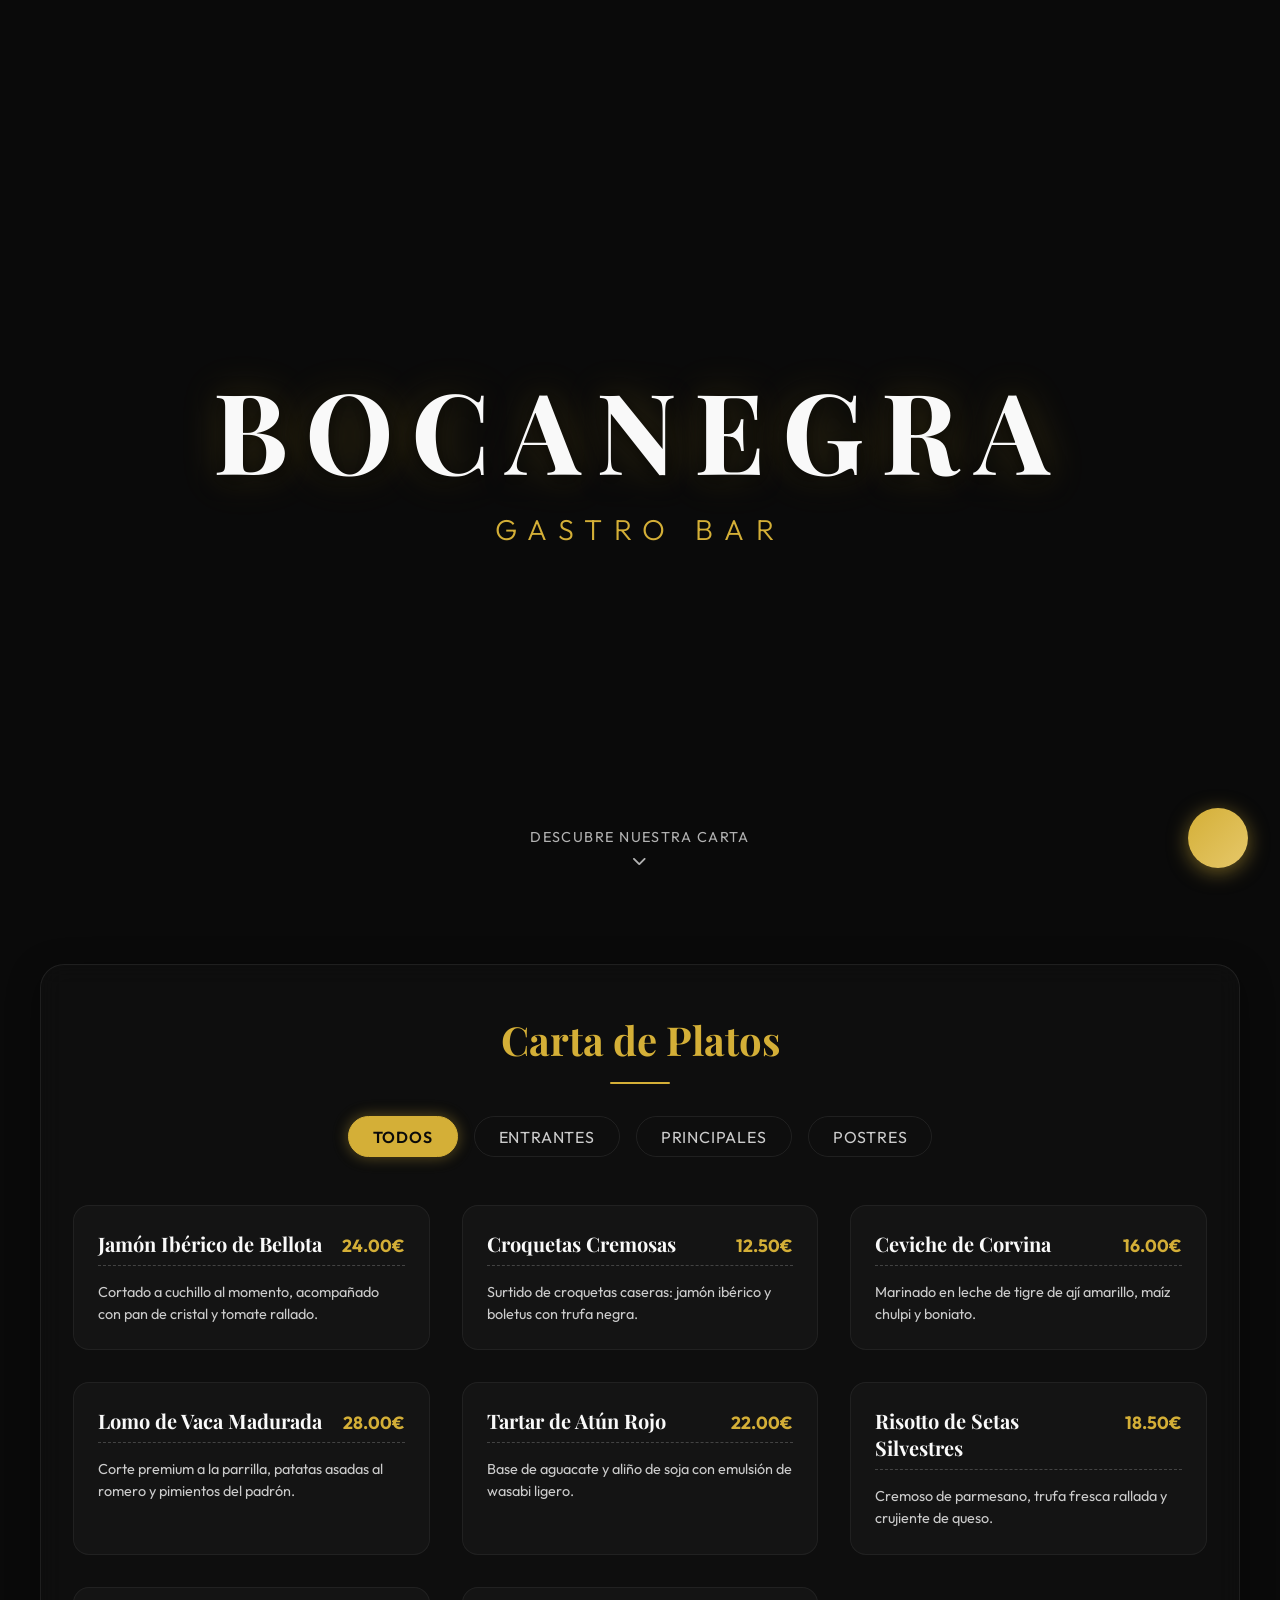
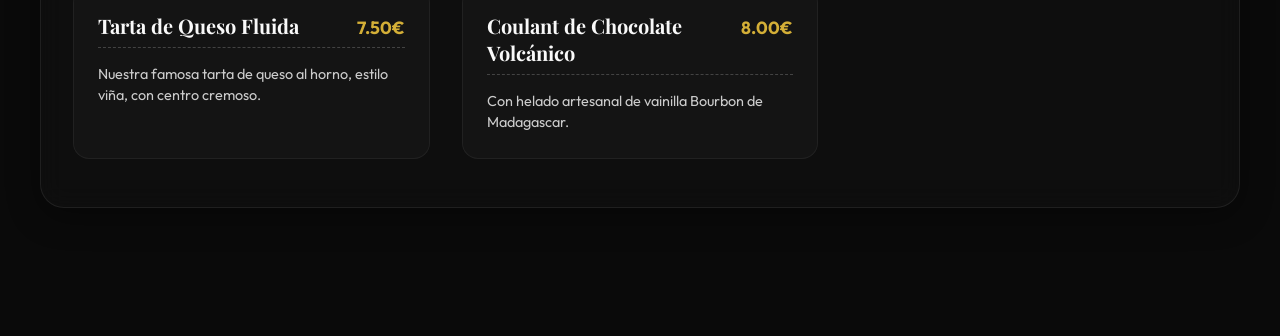
==== index_autocontenido.html @ cfb98241 "Web de Bocanegra lista" ====
<!DOCTYPE html>
<html lang="es">

<head>
    <meta charset="UTF-8">
    <meta name="viewport" content="width=device-width, initial-scale=1.0">
    <title>BOCANEGRA Gastro Bar</title>
    <!-- Fonts -->
    <link rel="preconnect" href="https://fonts.googleapis.com">
    <link rel="preconnect" href="https://fonts.gstatic.com" crossorigin>
    <link
        href="https://fonts.googleapis.com/css2?family=Outfit:wght@300;400;500;700&family=Playfair+Display:ital,wght@0,400;0,600;0,700;1,400&display=swap"
        rel="stylesheet">
    <!-- Icons -->
    <link rel="stylesheet" href="https://cdnjs.cloudflare.com/ajax/libs/font-awesome/6.4.0/css/all.min.css">

    <style>
        :root {
            --primary: #D4AF37;
            /* Premium Gold */
            --primary-hover: #b5952f;
            --dark-bg: #0a0a0a;
            --text-main: #f9f9f9;
            --text-muted: #cccccc;

            /* Glassmorphism variables */
            --glass-bg: rgba(20, 20, 20, 0.4);
            --glass-border: rgba(255, 255, 255, 0.08);
            --glass-shadow: 0 8px 32px 0 rgba(0, 0, 0, 0.37);
            --glass-blur: blur(12px);

            /* Typography */
            --font-heading: 'Playfair Display', serif;
            --font-body: 'Outfit', sans-serif;
        }

        * {
            margin: 0;
            padding: 0;
            box-sizing: border-box;
        }

        body,
        html {
            width: 100%;
            min-height: 100vh;
            font-family: var(--font-body);
            color: var(--text-main);
            background-color: var(--dark-bg);
            overflow-x: hidden;
            scroll-behavior: smooth;
        }

        /* Base background setup for the image provided */
        body {
            /* 
               NOTA: Como asistente de IA basado en texto, no puedo extraer los datos (en formato base64) de la imagen 
               que copiaste en mi interfaz gráfica. Aquí he incluido un placeholder base64 (una pixel negro transparente). 
               Para que funcione con tu imagen real, debes convertirla a base64 y pegar el código gigantesco 
               donde dice "PEGA_AQUI_TU_IMAGEN_BASE64". 
               Puedes usar un sitio como base64-image.de para convertirla.
            */
            background-image: url('[data-uri]');
            background-size: cover;
            background-position: center;
            background-attachment: fixed;
            background-repeat: no-repeat;
        }

        /* Overlay to darken background and make text pop */
        .bg-overlay {
            position: fixed;
            top: 0;
            left: 0;
            right: 0;
            bottom: 0;
            background: linear-gradient(to bottom, rgba(10, 10, 10, 0.85) 0%, rgba(10, 10, 10, 0.6) 50%, rgba(10, 10, 10, 0.9) 100%);
            backdrop-filter: blur(5px);
            -webkit-backdrop-filter: blur(5px);
            z-index: -1;
        }

        /* --- Typography & Animations --- */
        .logo-main {
            font-family: var(--font-heading);
            font-size: clamp(3rem, 10vw, 7rem);
            font-weight: 700;
            letter-spacing: 0.15em;
            text-transform: uppercase;
            color: var(--text-main);
            text-shadow: 0 4px 20px rgba(0, 0, 0, 0.8), 0 0 40px rgba(212, 175, 55, 0.3);
            margin-bottom: 0.5rem;
        }

        .logo-sub {
            font-family: var(--font-body);
            font-size: clamp(1rem, 3vw, 1.8rem);
            font-weight: 300;
            letter-spacing: 0.4em;
            color: var(--primary);
            text-transform: uppercase;
        }

        /* --- Header / Hero Section --- */
        .hero {
            height: 100vh;
            display: flex;
            flex-direction: column;
            justify-content: center;
            align-items: center;
            text-align: center;
            position: relative;
            padding: 2rem;
        }

        .scroll-indicator {
            position: absolute;
            bottom: 2rem;
            display: flex;
            flex-direction: column;
            align-items: center;
            gap: 0.5rem;
            opacity: 0.7;
            font-size: 0.9rem;
            letter-spacing: 0.1em;
            text-transform: uppercase;
        }

        /* --- Menu Section --- */
        .menu-section {
            padding: 4rem 1rem 8rem 1rem;
            display: flex;
            justify-content: center;
        }

        .glass-container {
            width: 100%;
            max-width: 1200px;
            background: var(--glass-bg);
            backdrop-filter: var(--glass-blur);
            -webkit-backdrop-filter: var(--glass-blur);
            border: 1px solid var(--glass-border);
            border-radius: 24px;
            padding: 3rem 2rem;
            box-shadow: var(--glass-shadow);
        }

        .section-title {
            font-family: var(--font-heading);
            font-size: 2.5rem;
            text-align: center;
            margin-bottom: 2rem;
            color: var(--primary);
            position: relative;
        }

        .section-title::after {
            content: '';
            display: block;
            width: 60px;
            height: 2px;
            background: var(--primary);
            margin: 1rem auto 0;
            border-radius: 2px;
        }

        .menu-filters {
            display: flex;
            justify-content: center;
            flex-wrap: wrap;
            gap: 1rem;
            margin-bottom: 3rem;
        }

        .filter-btn {
            background: transparent;
            border: 1px solid var(--glass-border);
            color: var(--text-muted);
            padding: 0.6rem 1.5rem;
            border-radius: 30px;
            font-family: var(--font-body);
            font-size: 1rem;
            cursor: pointer;
            transition: all 0.3s ease;
            text-transform: uppercase;
            letter-spacing: 0.05em;
        }

        .filter-btn:hover {
            border-color: var(--primary);
            color: var(--text-main);
        }

        .filter-btn.active {
            background: var(--primary);
            color: var(--dark-bg);
            border-color: var(--primary);
            font-weight: 600;
            box-shadow: 0 0 15px rgba(212, 175, 55, 0.4);
        }

        .menu-grid {
            display: grid;
            grid-template-columns: repeat(auto-fill, minmax(300px, 1fr));
            gap: 2rem;
        }

        .menu-item {
            padding: 1.5rem;
            border-radius: 16px;
            background: rgba(255, 255, 255, 0.03);
            border: 1px solid rgba(255, 255, 255, 0.05);
            transition: transform 0.3s ease, background 0.3s ease;
            display: flex;
            flex-direction: column;
            gap: 0.5rem;
        }

        .menu-item:hover {
            transform: translateY(-5px);
            background: rgba(255, 255, 255, 0.08);
            border-color: var(--primary);
        }

        .item-header {
            display: flex;
            justify-content: space-between;
            align-items: baseline;
            gap: 1rem;
            border-bottom: 1px dashed rgba(255, 255, 255, 0.2);
            padding-bottom: 0.5rem;
        }

        .item-title {
            font-family: var(--font-heading);
            font-size: 1.25rem;
            color: var(--text-main);
        }

        .item-price {
            font-weight: 700;
            color: var(--primary);
            font-size: 1.1rem;
        }

        .item-desc {
            font-size: 0.9rem;
            color: var(--text-muted);
            line-height: 1.5;
            margin-top: 0.5rem;
        }

        /* --- AI Chat System --- */
        .chat-fab {
            position: fixed;
            bottom: 2rem;
            right: 2rem;
            width: 60px;
            height: 60px;
            border-radius: 50%;
            background: linear-gradient(135deg, var(--primary), #e6c86a);
            color: var(--dark-bg);
            border: none;
            font-size: 1.5rem;
            display: flex;
            justify-content: center;
            align-items: center;
            cursor: pointer;
            box-shadow: 0 4px 20px rgba(212, 175, 55, 0.5);
            z-index: 100;
            transition: transform 0.3s cubic-bezier(0.175, 0.885, 0.32, 1.275);
        }

        .chat-fab:hover {
            transform: scale(1.1);
        }

        .pulse {
            animation: pulse-ring 2s infinite;
        }

        @keyframes pulse-ring {
            0% {
                box-shadow: 0 0 0 0 rgba(212, 175, 55, 0.6);
            }

            70% {
                box-shadow: 0 0 0 20px rgba(212, 175, 55, 0);
            }

            100% {
                box-shadow: 0 0 0 0 rgba(212, 175, 55, 0);
            }
        }

        .chat-wrapper {
            position: fixed;
            bottom: 6rem;
            right: 2rem;
            width: 350px;
            height: 500px;
            max-height: calc(100vh - 150px);
            background: rgba(15, 15, 15, 0.85);
            backdrop-filter: blur(20px);
            -webkit-backdrop-filter: blur(20px);
            border: 1px solid var(--glass-border);
            border-radius: 20px;
            box-shadow: 0 10px 40px rgba(0, 0, 0, 0.5);
            display: flex;
            flex-direction: column;
            z-index: 99;
            overflow: hidden;
            transition: all 0.4s cubic-bezier(0.165, 0.84, 0.44, 1);
            transform-origin: bottom right;
            opacity: 1;
            transform: scale(1);
        }

        .chat-wrapper.hidden {
            opacity: 0;
            transform: scale(0.8);
            pointer-events: none;
        }

        .chat-header {
            padding: 1.2rem;
            display: flex;
            justify-content: space-between;
            align-items: center;
            background: rgba(0, 0, 0, 0.3);
            border-bottom: 1px solid var(--glass-border);
        }

        .chat-title {
            display: flex;
            align-items: center;
            gap: 0.8rem;
        }

        .chat-avatar {
            width: 40px;
            height: 40px;
            background: var(--primary);
            color: var(--dark-bg);
            border-radius: 50%;
            display: flex;
            justify-content: center;
            align-items: center;
            font-size: 1.2rem;
        }

        .chat-title h3 {
            font-size: 1rem;
            font-weight: 500;
        }

        .chat-title .status {
            font-size: 0.75rem;
            color: #4ade80;
            display: flex;
            align-items: center;
            gap: 4px;
        }

        .chat-title .status::before {
            content: '';
            width: 6px;
            height: 6px;
            background: #4ade80;
            border-radius: 50%;
            display: inline-block;
        }

        .chat-close {
            background: transparent;
            border: none;
            color: var(--text-muted);
            font-size: 1.2rem;
            cursor: pointer;
            transition: color 0.2s;
        }

        .chat-close:hover {
            color: var(--text-main);
        }

        .chat-body {
            flex: 1;
            padding: 1.2rem;
            overflow-y: auto;
            display: flex;
            flex-direction: column;
            gap: 1rem;
        }

        /* Scrollbar styles for chat */
        .chat-body::-webkit-scrollbar {
            width: 6px;
        }

        .chat-body::-webkit-scrollbar-track {
            background: transparent;
        }

        .chat-body::-webkit-scrollbar-thumb {
            background: rgba(255, 255, 255, 0.1);
            border-radius: 10px;
        }

        .message {
            display: flex;
            max-width: 85%;
        }

        .ai-message {
            align-self: flex-start;
        }

        .user-message {
            align-self: flex-end;
        }

        .bubble {
            padding: 0.8rem 1rem;
            border-radius: 16px;
            font-size: 0.9rem;
            line-height: 1.4;
        }

        .ai-message .bubble {
            background: rgba(255, 255, 255, 0.05);
            border: 1px solid rgba(255, 255, 255, 0.1);
            border-bottom-left-radius: 4px;
            color: var(--text-main);
        }

        .user-message .bubble {
            background: var(--primary);
            color: var(--dark-bg);
            border-bottom-right-radius: 4px;
            font-weight: 500;
        }

        .chat-footer {
            padding: 1rem;
            background: rgba(0, 0, 0, 0.3);
            border-top: 1px solid var(--glass-border);
        }

        .input-container {
            display: flex;
            background: rgba(255, 255, 255, 0.05);
            border: 1px solid rgba(255, 255, 255, 0.1);
            border-radius: 24px;
            padding: 0.3rem 0.3rem 0.3rem 1rem;
            transition: border-color 0.3s;
        }

        .input-container:focus-within {
            border-color: var(--primary);
        }

        #chat-input {
            flex: 1;
            background: transparent;
            border: none;
            color: var(--text-main);
            font-family: var(--font-body);
            font-size: 0.9rem;
            outline: none;
        }

        #chat-input::placeholder {
            color: var(--text-muted);
        }

        #chat-send {
            background: var(--primary);
            color: var(--dark-bg);
            border: none;
            width: 36px;
            height: 36px;
            border-radius: 50%;
            cursor: pointer;
            display: flex;
            justify-content: center;
            align-items: center;
            transition: transform 0.2s;
        }

        #chat-send:active {
            transform: scale(0.9);
        }

        /* Animations Core */
        .bounce {
            animation: bounce 2s infinite;
        }

        @keyframes bounce {

            0%,
            20%,
            50%,
            80%,
            100% {
                transform: translateY(0);
            }

            40% {
                transform: translateY(-10px);
            }

            60% {
                transform: translateY(-5px);
            }
        }

        .fade-in-up {
            animation: fadeInUp 1s ease-out forwards;
        }

        .skew-in {
            animation: skewIn 1s cubic-bezier(0.25, 0.46, 0.45, 0.94) forwards;
        }

        .slide-in-bottom {
            animation: slideInBottom 1s ease forwards;
            opacity: 0;
        }

        @keyframes fadeInUp {
            from {
                opacity: 0;
                transform: translateY(20px);
            }

            to {
                opacity: 1;
                transform: translateY(0);
            }
        }

        @keyframes skewIn {
            from {
                opacity: 0;
                transform: translateY(40px) skewY(5deg);
            }

            to {
                opacity: 1;
                transform: translateY(0) skewY(0);
            }
        }

        @keyframes slideInBottom {
            from {
                opacity: 0;
                transform: translateY(50px);
            }

            to {
                opacity: 1;
                transform: translateY(0);
            }
        }

        /* Responsive */
        @media (max-width: 768px) {
            .menu-section {
                padding: 2rem 1rem 6rem;
            }

            .glass-container {
                padding: 2rem 1rem;
            }

            .chat-wrapper {
                width: calc(100% - 2rem);
                right: 1rem;
                bottom: 5.5rem;
            }

            .chat-fab {
                right: 1rem;
                bottom: 1rem;
            }
        }
    </style>
</head>

<body>
    <div class="bg-overlay"></div>

    <header class="hero">
        <div class="logo-container">
            <h1 class="logo-main skew-in">BOCANEGRA</h1>
            <p class="logo-sub fade-in-up">GASTRO BAR</p>
        </div>
        <div class="scroll-indicator bounce">
            <p>Descubre nuestra carta</p>
            <i class="fa-solid fa-chevron-down"></i>
        </div>
    </header>

    <main class="menu-section">
        <div class="glass-container slide-in-bottom">
            <h2 class="section-title">Carta de Platos</h2>

            <div class="menu-filters">
                <button class="filter-btn active" data-filter="all">Todos</button>
                <button class="filter-btn" data-filter="entrantes">Entrantes</button>
                <button class="filter-btn" data-filter="principales">Principales</button>
                <button class="filter-btn" data-filter="postres">Postres</button>
            </div>

            <div class="menu-grid" id="menu-grid">
                <!-- Javascript will populate this -->
            </div>
        </div>
    </main>

    <!-- AI Chat System -->
    <button class="chat-fab pulse" id="chat-toggle" aria-label="Abrir Asistente">
        <i class="fa-solid fa-sparkles"></i>
    </button>

    <div class="chat-wrapper hidden" id="chat-wrapper">
        <div class="chat-header">
            <div class="chat-title">
                <div class="chat-avatar"><i class="fa-solid fa-robot"></i></div>
                <div>
                    <h3>Asistente IA</h3>
                    <span class="status">En línea</span>
                </div>
            </div>
            <button class="chat-close" id="chat-close"><i class="fa-solid fa-xmark"></i></button>
        </div>
        <div class="chat-body" id="chat-body">
            <div class="message ai-message">
                <div class="bubble">
                    <p>¡Hola! Soy la inteligencia artificial de Bocanegra Gastro Bar ✨<br><br>¿En qué te puedo ayudar?
                        Puedo recomendarte platos de la carta o sugerirte un buen maridaje.</p>
                </div>
            </div>
        </div>
        <div class="chat-footer">
            <div class="input-container">
                <input type="text" id="chat-input" placeholder="Pregunta sobre la carta..." autocomplete="off">
                <button id="chat-send" aria-label="Enviar"><i class="fa-solid fa-paper-plane"></i></button>
            </div>
        </div>
    </div>

    <script>
        // Define the Menu Structure
        const menuData = [
            {
                id: 1,
                title: "Jamón Ibérico de Bellota",
                price: "24.00€",
                description: "Cortado a cuchillo al momento, acompañado con pan de cristal y tomate rallado.",
                category: "entrantes"
            },
            {
                id: 2,
                title: "Croquetas Cremosas",
                price: "12.50€",
                description: "Surtido de croquetas caseras: jamón ibérico y boletus con trufa negra.",
                category: "entrantes"
            },
            {
                id: 3,
                title: "Ceviche de Corvina",
                price: "16.00€",
                description: "Marinado en leche de tigre de ají amarillo, maíz chulpi y boniato.",
                category: "entrantes"
            },
            {
                id: 4,
                title: "Lomo de Vaca Madurada",
                price: "28.00€",
                description: "Corte premium a la parrilla, patatas asadas al romero y pimientos del padrón.",
                category: "principales"
            },
            {
                id: 5,
                title: "Tartar de Atún Rojo",
                price: "22.00€",
                description: "Base de aguacate y aliño de soja con emulsión de wasabi ligero.",
                category: "principales"
            },
            {
                id: 6,
                title: "Risotto de Setas Silvestres",
                price: "18.50€",
                description: "Cremoso de parmesano, trufa fresca rallada y crujiente de queso.",
                category: "principales"
            },
            {
                id: 7,
                title: "Tarta de Queso Fluida",
                price: "7.50€",
                description: "Nuestra famosa tarta de queso al horno, estilo viña, con centro cremoso.",
                category: "postres"
            },
            {
                id: 8,
                title: "Coulant de Chocolate Volcánico",
                price: "8.00€",
                description: "Con helado artesanal de vainilla Bourbon de Madagascar.",
                category: "postres"
            }
        ];

        // Reference to DOM elements
        const menuGrid = document.getElementById('menu-grid');
        const filterBtns = document.querySelectorAll('.filter-btn');

        // Render Menu function
        function renderMenu(category = 'all') {
            menuGrid.innerHTML = '';

            const filteredData = category === 'all'
                ? menuData
                : menuData.filter(item => item.category === category);

            filteredData.forEach(item => {
                const menuItem = document.createElement('div');
                menuItem.className = 'menu-item';

                menuItem.innerHTML = `
                    <div class="item-header">
                        <h3 class="item-title">${item.title}</h3>
                        <span class="item-price">${item.price}</span>
                    </div>
                    <p class="item-desc">${item.description}</p>
                `;

                menuGrid.appendChild(menuItem);
            });
        }

        // Menu Filtering Logic
        filterBtns.forEach(btn => {
            btn.addEventListener('click', () => {
                // Remove active class from all
                filterBtns.forEach(b => b.classList.remove('active'));
                // Add active to clicked
                btn.classList.add('active');

                const category = btn.getAttribute('data-filter');
                // Add quick fade effect
                menuGrid.style.opacity = '0';
                setTimeout(() => {
                    renderMenu(category);
                    menuGrid.style.opacity = '1';
                    menuGrid.style.transition = 'opacity 0.4s ease';
                }, 200);
            });
        });

        // Initial Render
        renderMenu();

        // --- AI Chat Logic ---
        const chatToggle = document.getElementById('chat-toggle');
        const chatWrapper = document.getElementById('chat-wrapper');
        const chatClose = document.getElementById('chat-close');
        const chatInput = document.getElementById('chat-input');
        const chatSend = document.getElementById('chat-send');
        const chatBody = document.getElementById('chat-body');

        // Toggle Chat Window
        chatToggle.addEventListener('click', () => {
            chatWrapper.classList.toggle('hidden');
            // Remove pulse when interacted
            chatToggle.classList.remove('pulse');
            if (!chatWrapper.classList.contains('hidden')) {
                chatInput.focus();
            }
        });

        chatClose.addEventListener('click', () => {
            chatWrapper.classList.add('hidden');
        });

        // Responses logic simulation
        const responses = [
            { keys: ['hola', 'buenas', 'saludos'], text: "¡Hola! Bienvenido a Bocanegra Gastro Bar. ¿Te gustaría ver nuestra carta o reservar mesa?" },
            { keys: ['recomiend', 'sugerenc', 'mejor'], text: "Te sugiero que pruebes nuestro 'Lomo de Vaca Madurada' o si prefieres algo de mar, nuestro 'Ceviche de Corvina' está espectacular. ¿Eres más de carne o de pescado?" },
            { keys: ['carne', 'vaca', 'lomo'], text: "¡Buena elección! Nuestro Lomo de Vaca Madurada se deshace en la boca. Acompañado con una copa de nuestro vino tinto de la casa, es la combinación perfecta." },
            { keys: ['pescado', 'atun', 'ceviche'], text: "Excelente. El Tartar de Atún Rojo es uno de nuestros best-sellers, preparado con ingredientes frescos cada día." },
            { keys: ['postre', 'dulce'], text: "No puedes irte sin probar nuestra Tarta de Queso Fluida, ¡es famosa en la ciudad!" },
            { keys: ['precio', 'cuesta'], text: "Nuestros entrantes rondan los 15-20€ y los principales entre 18-30€. ¿Buscas algo en particular?" },
            { keys: ['jamon', 'iberico'], text: "Nuestro Jamón Ibérico de Bellota es cortado a cuchillo al momento, tiene un precio de 24.00€. ¡Irresistible!" }
        ];

        function addMessage(text, isUser = false) {
            const msgDiv = document.createElement('div');
            msgDiv.className = `message ${isUser ? 'user-message' : 'ai-message'}`;

            msgDiv.innerHTML = `
                <div class="bubble">
                    <p>${text}</p>
                </div>
            `;

            chatBody.appendChild(msgDiv);
            chatBody.scrollTop = chatBody.scrollHeight;
        }

        function handleChat() {
            const text = chatInput.value.trim();
            if (text === '') return;

            // Add user message
            addMessage(text, true);
            chatInput.value = '';

            // Thinking delay...
            setTimeout(() => {
                // Simple mock NLP matching
                let reply = "Lo siento, no he entendido completamente. Pero te invito a echar un vistazo a nuestra carta de platos, estoy seguro de que encontrarás algo delicioso.";
                const lowerText = text.toLowerCase();

                for (let r of responses) {
                    if (r.keys.some(k => lowerText.includes(k))) {
                        reply = r.text;
                        break;
                    }
                }

                addMessage(reply, false);
            }, 800 + Math.random() * 500); // Between 0.8s and 1.3s delay for realism
        }

        chatSend.addEventListener('click', handleChat);
        chatInput.addEventListener('keypress', (e) => {
            if (e.key === 'Enter') {
                handleChat();
            }
        });
    </script>
</body>

</html>
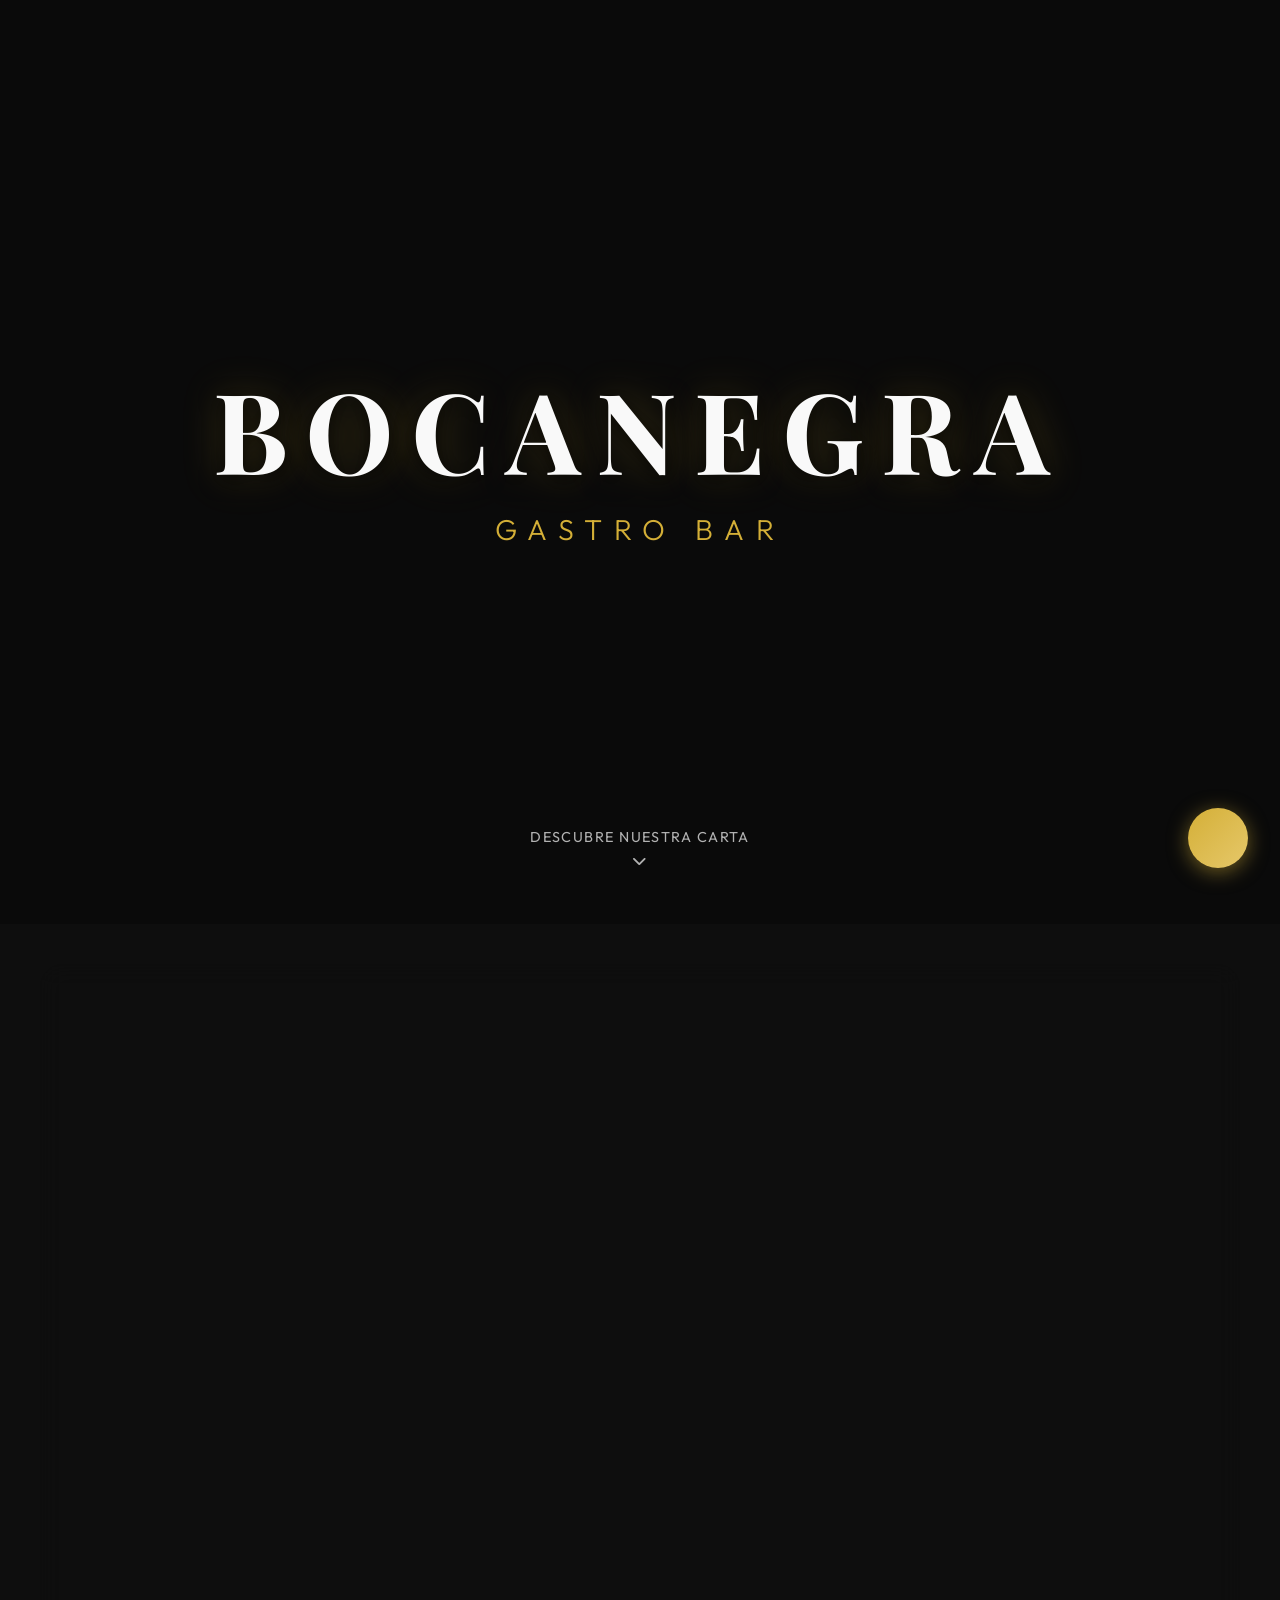
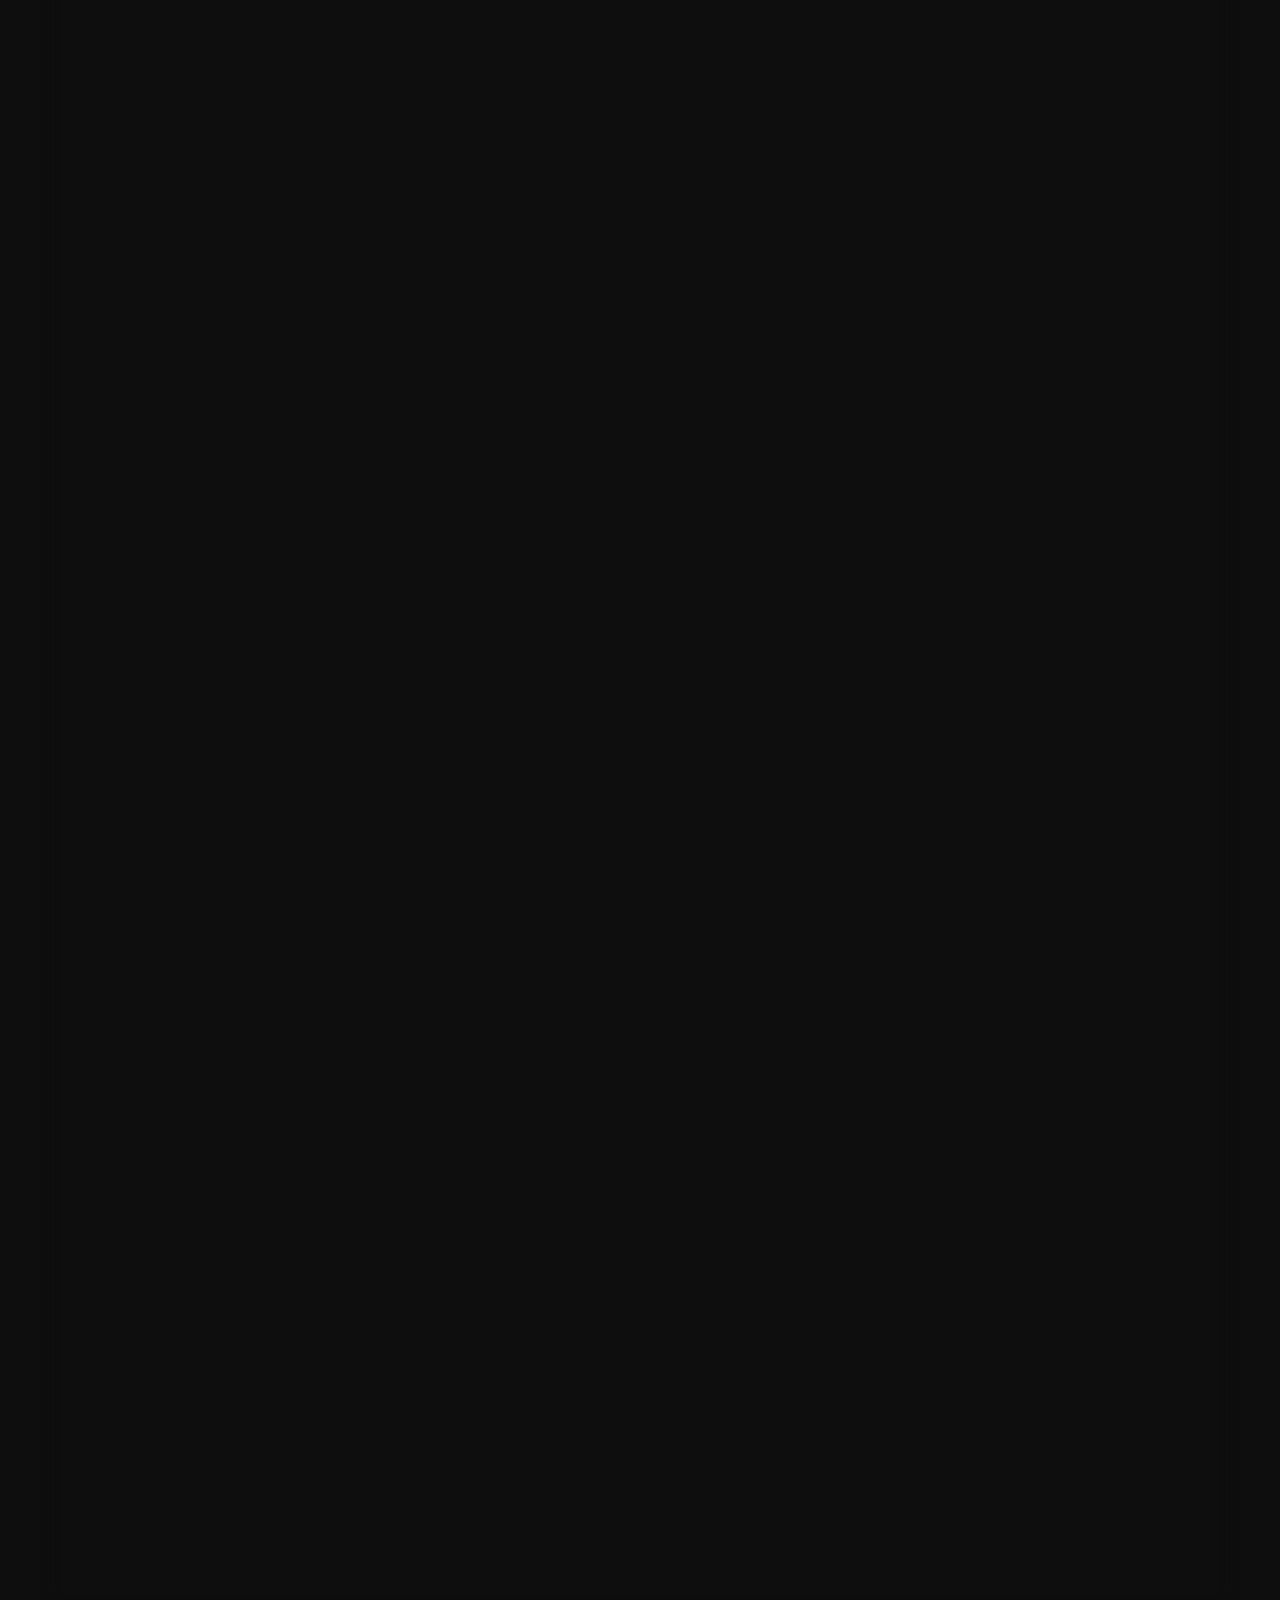
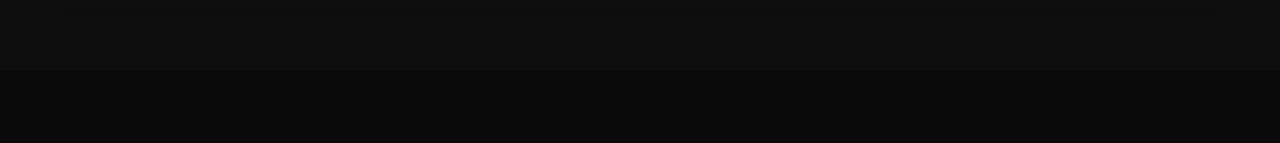
==== commit 9d9cb31f: "Add logo and real google reviews section" ====
--- a/index_autocontenido.html
+++ b/index_autocontenido.html
@@ -612,6 +612,7 @@
                 <button class="filter-btn" data-filter="entrantes">Entrantes</button>
                 <button class="filter-btn" data-filter="principales">Principales</button>
                 <button class="filter-btn" data-filter="postres">Postres</button>
+                <button class="filter-btn" data-filter="vinos">Vinos</button>
             </div>
 
             <div class="menu-grid" id="menu-grid">
@@ -655,62 +656,45 @@
     <script>
         // Define the Menu Structure
         const menuData = [
-            {
-                id: 1,
-                title: "Jamón Ibérico de Bellota",
-                price: "24.00€",
-                description: "Cortado a cuchillo al momento, acompañado con pan de cristal y tomate rallado.",
-                category: "entrantes"
-            },
-            {
-                id: 2,
-                title: "Croquetas Cremosas",
-                price: "12.50€",
-                description: "Surtido de croquetas caseras: jamón ibérico y boletus con trufa negra.",
-                category: "entrantes"
-            },
-            {
-                id: 3,
-                title: "Ceviche de Corvina",
-                price: "16.00€",
-                description: "Marinado en leche de tigre de ají amarillo, maíz chulpi y boniato.",
-                category: "entrantes"
-            },
-            {
-                id: 4,
-                title: "Lomo de Vaca Madurada",
-                price: "28.00€",
-                description: "Corte premium a la parrilla, patatas asadas al romero y pimientos del padrón.",
-                category: "principales"
-            },
-            {
-                id: 5,
-                title: "Tartar de Atún Rojo",
-                price: "22.00€",
-                description: "Base de aguacate y aliño de soja con emulsión de wasabi ligero.",
-                category: "principales"
-            },
-            {
-                id: 6,
-                title: "Risotto de Setas Silvestres",
-                price: "18.50€",
-                description: "Cremoso de parmesano, trufa fresca rallada y crujiente de queso.",
-                category: "principales"
-            },
-            {
-                id: 7,
-                title: "Tarta de Queso Fluida",
-                price: "7.50€",
-                description: "Nuestra famosa tarta de queso al horno, estilo viña, con centro cremoso.",
-                category: "postres"
-            },
-            {
-                id: 8,
-                title: "Coulant de Chocolate Volcánico",
-                price: "8.00€",
-                description: "Con helado artesanal de vainilla Bourbon de Madagascar.",
-                category: "postres"
-            }
+            // ENTRANTES
+            { id: 1, title: "Nachos con Pulled Pork", price: "15,00€", description: "Nachos crujientes con pulled pork, queso fundido y guarniciones.", category: "entrantes" },
+            { id: 2, title: "Tiras de Pollo Marinadas", price: "12,50€", description: "Acompañadas de salsa miel y mostaza.", category: "entrantes" },
+            { id: 3, title: "Bastones de Merluza en Tempura", price: "13,00€", description: "Con salsa tártara casera.", category: "entrantes" },
+            { id: 4, title: "Croquetas de Jamón", price: "12,50€", description: "8 unidades de nuestras exquisitas croquetas caseras.", category: "entrantes" },
+            { id: 5, title: "½ Croquetas de Jamón", price: "7,00€", description: "4 unidades de nuestras exquisitas croquetas caseras.", category: "entrantes" },
+            { id: 6, title: "Croquetas de Carabineros", price: "13,50€", description: "8 unidades de croquetas cremosas de carabineros.", category: "entrantes" },
+            { id: 7, title: "½ Croquetas de Carabineros", price: "7,50€", description: "4 unidades de croquetas cremosas de carabineros.", category: "entrantes" },
+            { id: 8, title: "Provoletta al estilo Bocanegra", price: "14,50€", description: "Queso provolone fundido con nuestro toque especial.", category: "entrantes" },
+            { id: 9, title: "Anchoa del Cantábrico", price: "19,00€", description: "Calidad premium con tomate rallado.", category: "entrantes" },
+            { id: 10, title: "Huevos Estrellados con Gambas", price: "14,00€", description: "Huevos de corral con gambas al ajillo.", category: "entrantes" },
+            { id: 11, title: "Patatas Bravas con Torrezno", price: "14,50€", description: "Con torrezno de Soria y huevo frito.", category: "entrantes" },
+            { id: 12, title: "Oreja de Cerdo Frita", price: "14,50€", description: "Sobre patata revolcona suave.", category: "entrantes" },
+            { id: 13, title: "Pollo Teriyaki", price: "16,00€", description: "Con verduras salteadas al estilo oriental.", category: "entrantes" },
+
+            // PRINCIPALES
+            { id: 14, title: "Burrata Gourmet", price: "16,50€", description: "Con tomates cherrys confitados en AOVE, pesto de albahaca, brotes verdes y tomates secos.", category: "principales" },
+            { id: 15, title: "Alcachofa Confitada", price: "18,00€", description: "En AOVE, con cremoso de patata y velo de jamón ibérico.", category: "principales" },
+            { id: 16, title: "Parrillada de Verduras", price: "18,50€", description: "Con queso de cabra y reducción de vinagre balsámico.", category: "principales" },
+            { id: 17, title: "Chipirón sobre Panaderas", price: "16,50€", description: "Con cebolla confitada.", category: "principales" },
+            { id: 18, title: "Pata de Pulpo", price: "19,00€", description: "Sobre parmentier trufada.", category: "principales" },
+            { id: 19, title: "Tataki de Atún Rojo", price: "19,00€", description: "Atún de primera calidad marcado a la perfección.", category: "principales" },
+            { id: 20, title: "Carrillera de Ternera", price: "17,50€", description: "Estofada al vino tinto sobre puré de patata.", category: "principales" },
+            { id: 21, title: "Hamburguesa 100% Casera", price: "13,50€", description: "Vacuno madurado con queso Scarmorza.", category: "principales" },
+            { id: 22, title: "Solomillo Strogonoff", price: "19,50€", description: "Tierno solomillo con salsa Strogonoff.", category: "principales" },
+            { id: 23, title: "Chuleta de Simmental (1kg)", price: "65,00€", description: "30 días de maduración, con guarnición.", category: "principales" },
+
+            // POSTRES
+            { id: 24, title: "Postres Caseros", price: "7,00€", description: "Pregunte por nuestra variedad de postres del día.", category: "postres" },
+
+            // VINOS
+            { id: 25, title: "Verdejo Circe", price: "24,00€", description: "Vino Blanco Verdejo", category: "vinos" },
+            { id: 26, title: "Albariño Marieta", price: "21,00€", description: "Vino Blanco Albariño", category: "vinos" },
+            { id: 27, title: "Cillar de Silos Crianza", price: "28,00€", description: "Tinto - Ribera del Duero", category: "vinos" },
+            { id: 28, title: "Monteabellon 5 Meses", price: "22,00€", description: "Tinto - Ribera del Duero", category: "vinos" },
+            { id: 29, title: "Diaz Bayo 15 Meses", price: "25,00€", description: "Tinto - Ribera del Duero", category: "vinos" },
+            { id: 30, title: "Montaña Crianza", price: "22,00€", description: "Tinto - Rioja", category: "vinos" },
+            { id: 31, title: "Hinia Martinez Reserva", price: "36,00€", description: "Tinto - Rioja", category: "vinos" },
+            { id: 32, title: "Pedregosa Blanc Millesime", price: "23,00€", description: "Espumoso Premium", category: "vinos" }
         ];
 
         // Reference to DOM elements
@@ -788,12 +772,13 @@
         // Responses logic simulation
         const responses = [
             { keys: ['hola', 'buenas', 'saludos'], text: "¡Hola! Bienvenido a Bocanegra Gastro Bar. ¿Te gustaría ver nuestra carta o reservar mesa?" },
-            { keys: ['recomiend', 'sugerenc', 'mejor'], text: "Te sugiero que pruebes nuestro 'Lomo de Vaca Madurada' o si prefieres algo de mar, nuestro 'Ceviche de Corvina' está espectacular. ¿Eres más de carne o de pescado?" },
-            { keys: ['carne', 'vaca', 'lomo'], text: "¡Buena elección! Nuestro Lomo de Vaca Madurada se deshace en la boca. Acompañado con una copa de nuestro vino tinto de la casa, es la combinación perfecta." },
-            { keys: ['pescado', 'atun', 'ceviche'], text: "Excelente. El Tartar de Atún Rojo es uno de nuestros best-sellers, preparado con ingredientes frescos cada día." },
-            { keys: ['postre', 'dulce'], text: "No puedes irte sin probar nuestra Tarta de Queso Fluida, ¡es famosa en la ciudad!" },
-            { keys: ['precio', 'cuesta'], text: "Nuestros entrantes rondan los 15-20€ y los principales entre 18-30€. ¿Buscas algo en particular?" },
-            { keys: ['jamon', 'iberico'], text: "Nuestro Jamón Ibérico de Bellota es cortado a cuchillo al momento, tiene un precio de 24.00€. ¡Irresistible!" }
+            { keys: ['recomiend', 'sugerenc', 'mejor'], text: "Te sugiero que pruebes nuestras 'Bravas con Torrezno de Soria' o si prefieres algo más contundente, el 'Chuletón de Simmental' es espectacular. ¿Eres más de picotear o de plato principal?" },
+            { keys: ['carne', 'vaca', 'chuleta', 'solomillo'], text: "¡Buena elección! Nuestra Chuleta de Simmental tiene 30 días de maduración y es una delicia. El Solomillo Strogonoff también sale riquísimo." },
+            { keys: ['pescado', 'atun', 'chipiron', 'merluza'], text: "Excelente. El Tataki de Atún Rojo y el Chipirón sobre panaderas son de lo mejor que tenemos del mar actualmente." },
+            { keys: ['postre', 'dulce'], text: "Tenemos postres caseros del día muy variados por 7€. ¡Pregúntanos por el de hoy!" },
+            { keys: ['precio', 'cuesta'], text: "Nuestros entrantes rondan los 12-19€ y los principales entre 13-20€ (excepto el chuletón de 1kg). ¿Buscas algo en particular?" },
+            { keys: ['brava', 'torrezno'], text: "Nuestras Patatas Bravas con Torrezno de Soria y huevo frito son famosas. Tienen un precio de 14,50€ y son perfectas para compartir." },
+            { keys: ['vino', 'blanco', 'tinto', 'copa'], text: "Tenemos una selección de vinos excelente. Si te gusta el blanco, el Verdejo Circe (24€) es una maravilla. En tintos, el Cillar de Silos (28€) nunca falla." }
         ];
 
         function addMessage(text, isUser = false) {
